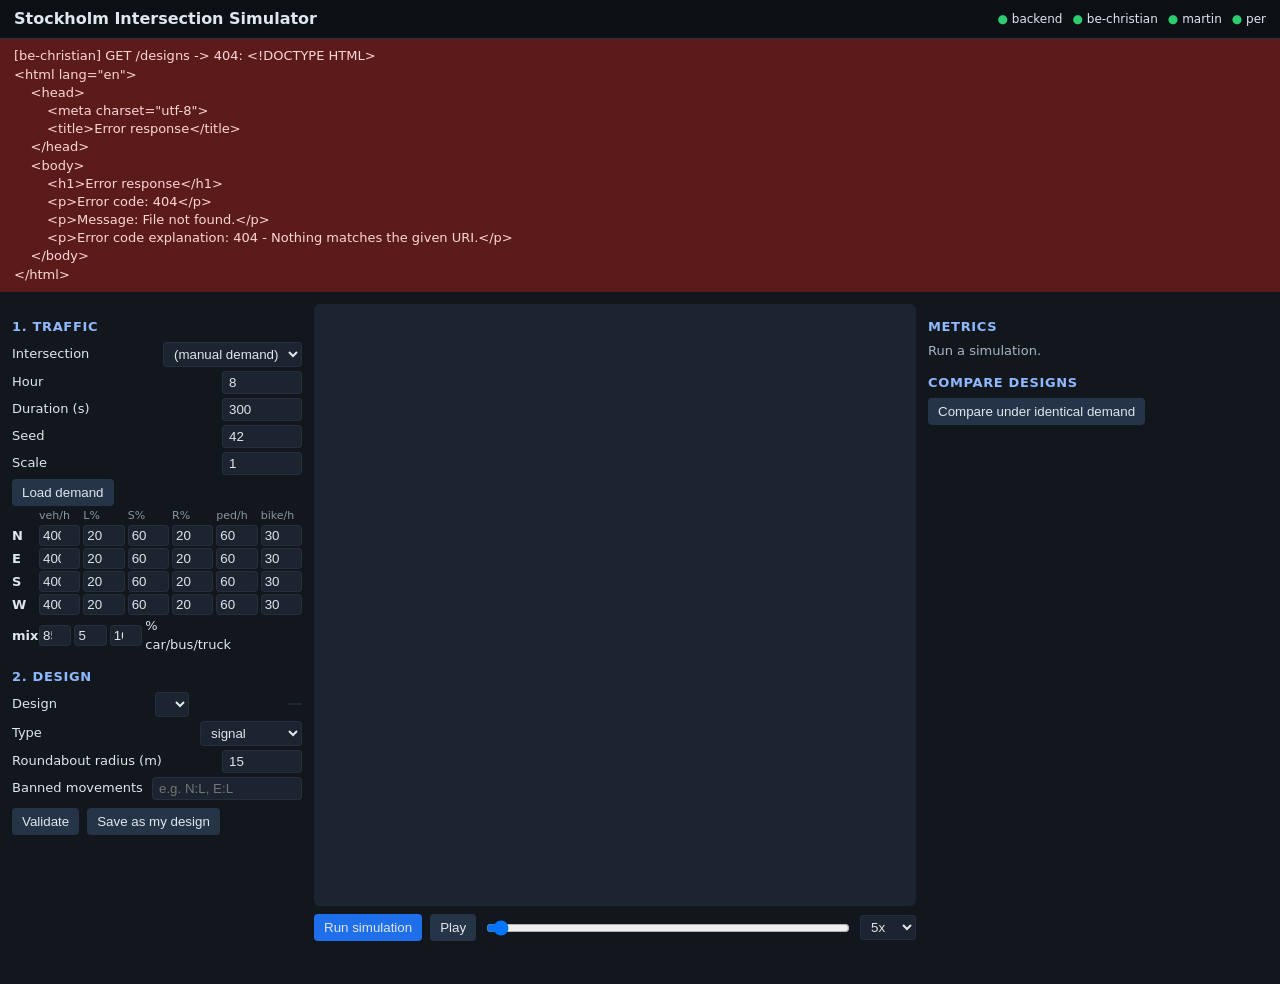
==== board/public/colony/amad/index.html @ c00c8c2b "Merge remote-tracking branch 'origin/main' into team/be-christian" ====
<!doctype html>
<html lang="en">
<head>
<meta charset="utf-8">
<meta name="viewport" content="width=device-width, initial-scale=1">
<title>amad: Stockholm Intersection Simulator</title>
<link rel="stylesheet" href="style.css">
</head>
<body>
<header>
  <h1>Stockholm Intersection Simulator</h1>
  <div id="modules"></div>
</header>
<div id="error" hidden></div>
<main>
  <section id="left">
    <h2>1. Traffic</h2>
    <label>Intersection <select id="intersection"></select></label>
    <label>Hour <input id="hour" type="number" min="0" max="23" value="8"></label>
    <label>Duration (s) <input id="duration" type="number" min="60" max="3600" value="300"></label>
    <label>Seed <input id="seed" type="number" value="42"></label>
    <label>Scale <input id="scale" type="number" step="0.1" min="0.1" value="1"></label>
    <button id="loadDemand">Load demand</button>
    <div id="demand"></div>

    <h2>2. Design</h2>
    <label>Design <select id="design"></select> <span id="origin" class="badge"></span></label>
    <label>Type
      <select id="dtype"><option>signal</option><option>roundabout</option><option>priority</option></select>
    </label>
    <label>Roundabout radius (m) <input id="radius" type="number" min="8" max="50" value="15"></label>
    <div id="lanes"></div>
    <label>Banned movements <input id="banned" placeholder="e.g. N:L, E:L"></label>
    <div class="row">
      <button id="validate">Validate</button>
      <button id="save">Save as my design</button>
    </div>
    <div id="dmsg" class="msg"></div>
  </section>

  <section id="center">
    <canvas id="cv" width="760" height="760"></canvas>
    <div class="controls">
      <button id="run" class="primary">Run simulation</button>
      <button id="play">Play</button>
      <input id="scrub" type="range" min="0" max="0" step="1" value="0">
      <select id="speed"><option value="1">1x</option><option value="2">2x</option><option value="5" selected>5x</option><option value="10">10x</option></select>
    </div>
    <div id="status" class="msg"></div>
  </section>

  <section id="right">
    <h2>Metrics</h2>
    <div id="metrics" class="msg">Run a simulation.</div>
    <h2>Compare designs</h2>
    <div id="compareList"></div>
    <button id="compare">Compare under identical demand</button>
    <div id="compareOut"></div>
  </section>
</main>
<script type="module" src="app.js"></script>
</body>
</html>
---- board/public/colony/amad/style.css ----
* { box-sizing: border-box; }
body { margin: 0; font: 13px/1.4 system-ui, sans-serif; background: #12171e; color: #dfe6ee; }
header { display: flex; justify-content: space-between; align-items: center; padding: 8px 14px; background: #0c1015; border-bottom: 1px solid #263140; }
h1 { font-size: 16px; margin: 0; }
h2 { font-size: 13px; margin: 14px 0 6px; color: #8fb8ff; text-transform: uppercase; letter-spacing: .05em; }
main { display: grid; grid-template-columns: 290px minmax(420px, 1fr) 340px; gap: 12px; padding: 12px; }
section { min-width: 0; }
label { display: flex; justify-content: space-between; align-items: center; gap: 8px; margin: 4px 0; }
input, select { background: #1c2430; color: inherit; border: 1px solid #33405166; border-radius: 4px; padding: 3px 6px; max-width: 150px; }
input[type=number] { width: 80px; }
button { background: #263447; color: inherit; border: 0; border-radius: 4px; padding: 6px 10px; cursor: pointer; }
button:hover { background: #31445c; }
button.primary { background: #1f6feb; }
.row, .controls { display: flex; gap: 8px; align-items: center; margin: 8px 0; }
.controls input[type=range] { flex: 1; max-width: none; }
canvas { width: 100%; height: auto; border-radius: 6px; background: #1b2430; display: block; }
.badge { padding: 1px 7px; border-radius: 9px; font-size: 11px; background: #33405166; }
.badge.existing { background: #1f6feb55; }
.badge.user { background: #2ea04355; }
.msg { color: #a9b6c6; min-height: 18px; margin: 4px 0; }
.msg.bad { color: #ff7b72; }
#error { background: #5b1b1b; color: #ffd6d6; padding: 8px 14px; white-space: pre-wrap; }
#modules span { margin-left: 10px; font-size: 12px; }
#modules .ok::before { content: "● "; color: #2ecc71; }
#modules .down::before { content: "● "; color: #e74c3c; }
table { border-collapse: collapse; width: 100%; margin: 6px 0; }
th, td { border-bottom: 1px solid #263140; padding: 3px 5px; text-align: right; }
th:first-child, td:first-child { text-align: left; }
td.best { background: #2ea04333; font-weight: 600; }
.armrow { display: grid; grid-template-columns: 24px repeat(6, 1fr); gap: 3px; align-items: center; margin: 2px 0; }
.armrow input { width: 100%; max-width: none; padding: 2px 3px; }
.armrow.head { color: #8a95a3; font-size: 11px; }
@media (max-width: 1100px) { main { grid-template-columns: 1fr; } }
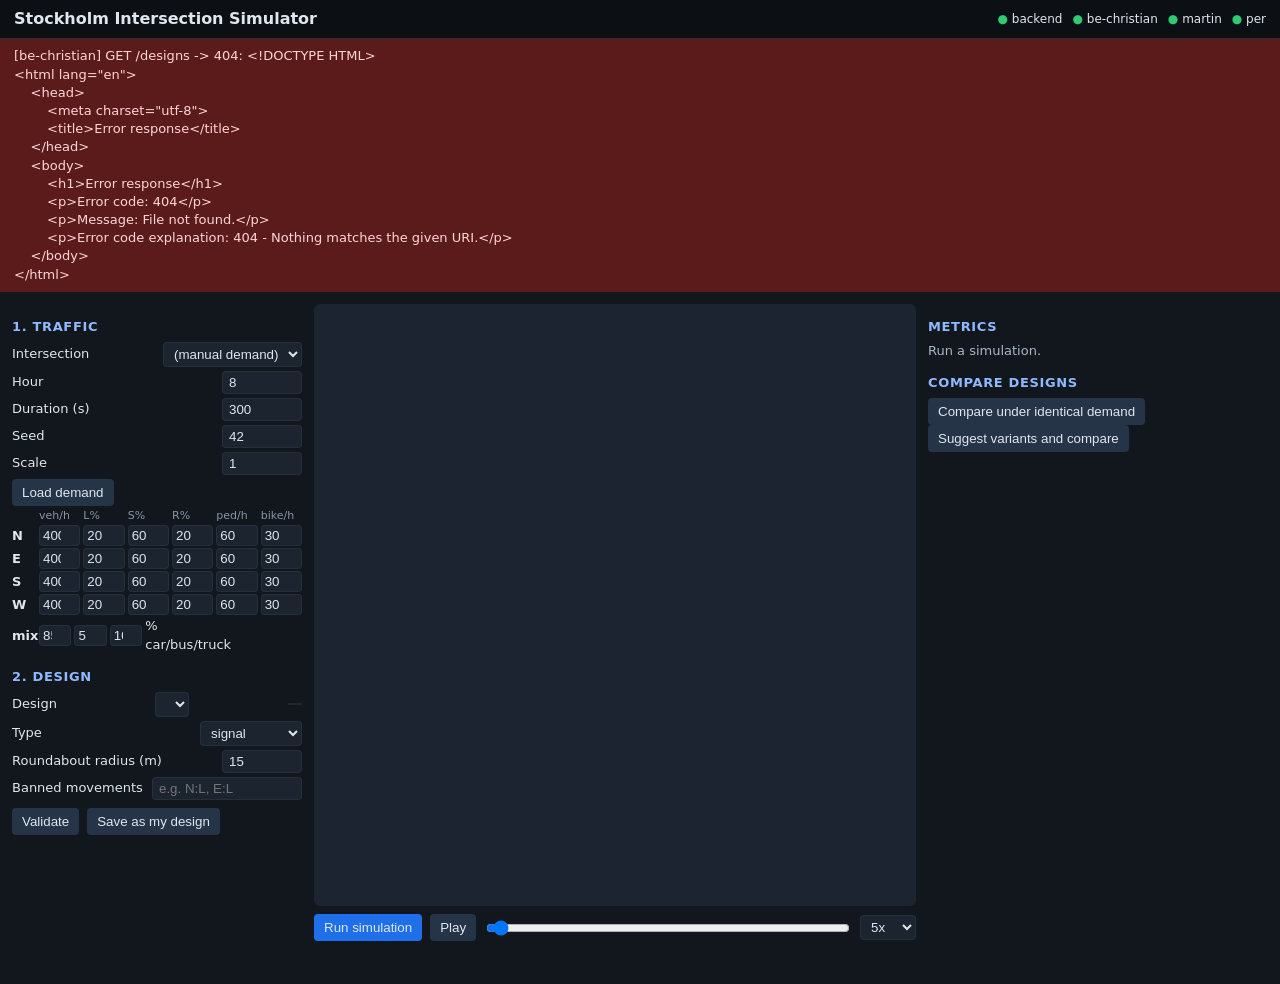
==== commit b10df5ce: "Merge remote-tracking branch 'origin/main' into team/be-christian" ====
--- a/board/public/colony/amad/index.html
+++ b/board/public/colony/amad/index.html
@@ -55,6 +55,7 @@
     <h2>Compare designs</h2>
     <div id="compareList"></div>
     <button id="compare">Compare under identical demand</button>
+    <button id="suggest">Suggest variants and compare</button>
     <div id="compareOut"></div>
   </section>
 </main>
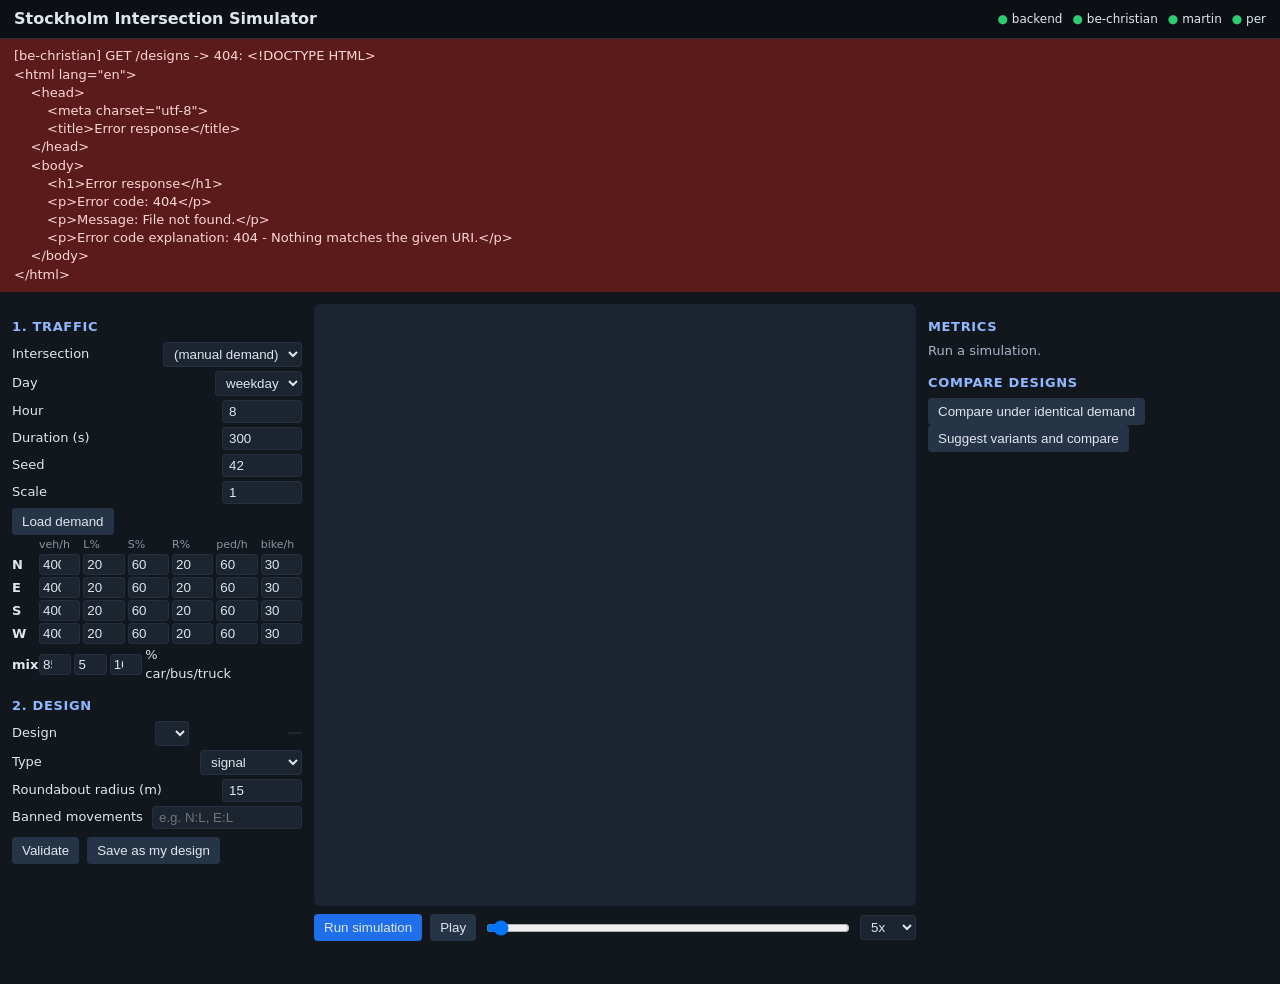
==== commit de7046be: "Merge remote-tracking branch 'origin/main' into team/backend" ====
--- a/board/public/colony/amad/index.html
+++ b/board/public/colony/amad/index.html
@@ -16,6 +16,9 @@
   <section id="left">
     <h2>1. Traffic</h2>
     <label>Intersection <select id="intersection"></select></label>
+    <label>Day
+      <select id="day"><option value="weekday">weekday</option><option value="saturday">saturday</option><option value="sunday">sunday</option></select>
+    </label>
     <label>Hour <input id="hour" type="number" min="0" max="23" value="8"></label>
     <label>Duration (s) <input id="duration" type="number" min="60" max="3600" value="300"></label>
     <label>Seed <input id="seed" type="number" value="42"></label>
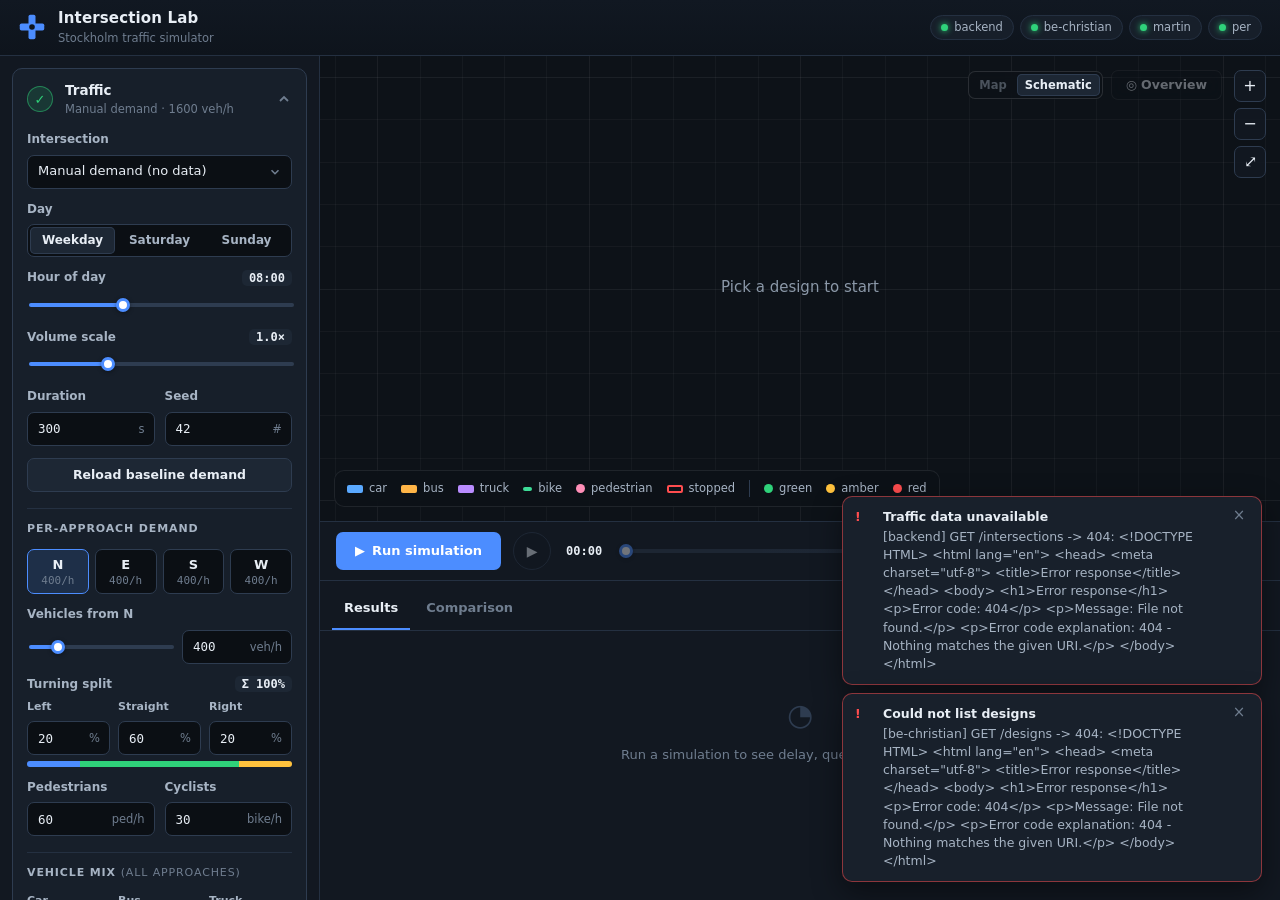
==== commit 6aa59c88: "Merge remote-tracking branch 'origin/main' into team/martin" ====
--- a/board/public/colony/amad/index.html
+++ b/board/public/colony/amad/index.html
@@ -3,65 +3,188 @@
 <head>
 <meta charset="utf-8">
 <meta name="viewport" content="width=device-width, initial-scale=1">
-<title>amad: Stockholm Intersection Simulator</title>
+<title>Intersection Lab · Stockholm</title>
 <link rel="stylesheet" href="style.css">
 </head>
 <body>
-<header>
-  <h1>Stockholm Intersection Simulator</h1>
-  <div id="modules"></div>
-</header>
-<div id="error" hidden></div>
-<main>
-  <section id="left">
-    <h2>1. Traffic</h2>
-    <label>Intersection <select id="intersection"></select></label>
-    <label>Day
-      <select id="day"><option value="weekday">weekday</option><option value="saturday">saturday</option><option value="sunday">sunday</option></select>
-    </label>
-    <label>Hour <input id="hour" type="number" min="0" max="23" value="8"></label>
-    <label>Duration (s) <input id="duration" type="number" min="60" max="3600" value="300"></label>
-    <label>Seed <input id="seed" type="number" value="42"></label>
-    <label>Scale <input id="scale" type="number" step="0.1" min="0.1" value="1"></label>
-    <button id="loadDemand">Load demand</button>
-    <div id="demand"></div>
+<div class="app">
+  <header class="topbar">
+    <div class="brand">
+      <svg class="logo" viewBox="0 0 32 32" aria-hidden="true"><rect x="12" y="2" width="8" height="28" rx="2"/><rect x="2" y="12" width="28" height="8" rx="2"/><circle cx="16" cy="16" r="3.2"/></svg>
+      <div>
+        <div class="brand-name">Intersection Lab</div>
+        <div class="brand-sub">Stockholm traffic simulator</div>
+      </div>
+    </div>
+    <div class="topbar-right">
+      <span class="kbd-hint" title="Keyboard shortcuts"><kbd>Space</kbd> play · <kbd>←</kbd><kbd>→</kbd> seek · <kbd>R</kbd> run</span>
+      <div id="modules" class="modules" aria-label="Module status"></div>
+    </div>
+  </header>
 
-    <h2>2. Design</h2>
-    <label>Design <select id="design"></select> <span id="origin" class="badge"></span></label>
-    <label>Type
-      <select id="dtype"><option>signal</option><option>roundabout</option><option>priority</option></select>
-    </label>
-    <label>Roundabout radius (m) <input id="radius" type="number" min="8" max="50" value="15"></label>
-    <div id="lanes"></div>
-    <label>Banned movements <input id="banned" placeholder="e.g. N:L, E:L"></label>
-    <div class="row">
-      <button id="validate">Validate</button>
-      <button id="save">Save as my design</button>
+  <aside class="sidebar" aria-label="Setup">
+    <!-- Step 1: traffic -->
+    <details class="step" id="stepTraffic" open>
+      <summary>
+        <span class="step-num">1</span>
+        <span class="step-head"><span class="step-title">Traffic</span><span class="step-sum" id="sumTraffic">Choose a junction and time</span></span>
+        <svg class="chev" viewBox="0 0 16 16" aria-hidden="true"><path d="M4 6l4 4 4-4"/></svg>
+      </summary>
+      <div class="step-body">
+        <label class="field">
+          <span class="field-label">Intersection</span>
+          <select id="intersection"></select>
+        </label>
+        <div class="field">
+          <span class="field-label">Day</span>
+          <div class="seg" id="day" role="radiogroup" aria-label="Day">
+            <label><input type="radio" name="day" value="weekday" checked><span>Weekday</span></label>
+            <label><input type="radio" name="day" value="saturday"><span>Saturday</span></label>
+            <label><input type="radio" name="day" value="sunday"><span>Sunday</span></label>
+          </div>
+        </div>
+        <label class="field">
+          <span class="field-label">Hour of day <output id="hourOut" class="field-val">08:00</output></span>
+          <input id="hour" type="range" min="0" max="23" step="1" value="8">
+        </label>
+        <label class="field">
+          <span class="field-label">Volume scale <output id="scaleOut" class="field-val">1.0×</output></span>
+          <input id="scale" type="range" min="0.2" max="3" step="0.1" value="1">
+        </label>
+        <div class="grid2">
+          <label class="field">
+            <span class="field-label">Duration</span>
+            <span class="input-unit"><input id="duration" type="number" min="60" max="3600" step="60" value="300"><em>s</em></span>
+          </label>
+          <label class="field">
+            <span class="field-label">Seed</span>
+            <span class="input-unit"><input id="seed" type="number" min="1" step="1" value="42"><em>#</em></span>
+          </label>
+        </div>
+        <button id="loadDemand" class="btn btn-ghost btn-block" type="button">Reload baseline demand</button>
+
+        <div class="subhead">Per-approach demand</div>
+        <div class="armtabs" id="armTabs" role="tablist" aria-label="Approach"></div>
+        <div id="demand" class="demand"></div>
+
+        <div class="subhead">Vehicle mix <span class="muted">(all approaches)</span></div>
+        <div id="mix" class="triple"></div>
+        <div id="mixHint" class="hint"></div>
+      </div>
+    </details>
+
+    <!-- Step 2: design -->
+    <details class="step" id="stepDesign" open>
+      <summary>
+        <span class="step-num">2</span>
+        <span class="step-head"><span class="step-title">Design</span><span class="step-sum" id="sumDesign">Pick a layout</span></span>
+        <svg class="chev" viewBox="0 0 16 16" aria-hidden="true"><path d="M4 6l4 4 4-4"/></svg>
+      </summary>
+      <div class="step-body">
+        <label class="field">
+          <span class="field-label">Design <span id="origin" class="badge"></span></span>
+          <select id="design"></select>
+        </label>
+        <div class="field">
+          <span class="field-label">Control type</span>
+          <div class="seg" id="dtype" role="radiogroup" aria-label="Control type">
+            <label><input type="radio" name="dtype" value="signal" checked><span>Signal</span></label>
+            <label><input type="radio" name="dtype" value="roundabout"><span>Roundabout</span></label>
+            <label><input type="radio" name="dtype" value="priority"><span>Priority</span></label>
+          </div>
+        </div>
+        <label class="field" id="radiusField">
+          <span class="field-label">Roundabout radius <output id="radiusOut" class="field-val">15 m</output></span>
+          <input id="radius" type="range" min="8" max="40" step="1" value="15">
+        </label>
+        <div id="phasesField" class="field">
+          <span class="field-label">Signal phases <span class="muted">green time</span></span>
+          <div id="phases" class="phases"></div>
+        </div>
+        <div class="field">
+          <span class="field-label">Inbound lanes <span class="muted">left→right · e.g. L,SR</span></span>
+          <div id="lanes" class="lanes"></div>
+        </div>
+        <div class="field">
+          <span class="field-label">Banned movements <span class="muted">click to ban</span></span>
+          <div id="banned" class="chips"></div>
+        </div>
+        <div class="btn-row">
+          <button id="validate" class="btn btn-ghost" type="button">Validate</button>
+          <button id="save" class="btn btn-ghost" type="button">Save as my design</button>
+        </div>
+        <div id="dmsg" class="hint"></div>
+      </div>
+    </details>
+
+    <!-- Step 3: compare -->
+    <details class="step" id="stepCompare">
+      <summary>
+        <span class="step-num">3</span>
+        <span class="step-head"><span class="step-title">Compare</span><span class="step-sum" id="sumCompare">Same demand, same seed</span></span>
+        <svg class="chev" viewBox="0 0 16 16" aria-hidden="true"><path d="M4 6l4 4 4-4"/></svg>
+      </summary>
+      <div class="step-body">
+        <div id="compareList" class="checklist"></div>
+        <div class="btn-row">
+          <button id="compare" class="btn btn-primary" type="button">Compare selected</button>
+          <button id="suggest" class="btn btn-ghost" type="button" title="Ask the design module for improved variants of the current design">✨ Suggest variants</button>
+        </div>
+      </div>
+    </details>
+  </aside>
+
+  <main class="stage">
+    <div class="canvas-wrap">
+      <div id="mapLayer" class="map-layer" hidden></div>
+      <canvas id="cv" aria-label="Intersection simulation view"></canvas>
+      <div id="markerHost" class="marker-host"></div>
+      <div class="viewbar">
+        <div class="seg seg-sm seg-glass" id="viewMode" role="radiogroup" aria-label="Background">
+          <label title="OpenStreetMap background"><input type="radio" name="viewMode" value="map"><span>Map</span></label>
+          <label title="Schematic background"><input type="radio" name="viewMode" value="schematic" checked><span>Schematic</span></label>
+        </div>
+        <button id="overview" class="btn btn-glass" type="button" title="Show all intersections on the map">◎ Overview</button>
+      </div>
+      <div id="attribution" class="attribution" hidden>© <a href="https://www.openstreetmap.org/copyright" target="_blank" rel="noopener">OpenStreetMap contributors</a></div>
+      <div class="zoom">
+        <button id="zoomIn" class="icon-btn" type="button" title="Zoom in" aria-label="Zoom in">+</button>
+        <button id="zoomOut" class="icon-btn" type="button" title="Zoom out" aria-label="Zoom out">−</button>
+        <button id="zoomFit" class="icon-btn" type="button" title="Fit (double-click canvas)" aria-label="Fit view">⤢</button>
+      </div>
+      <div class="legend" id="legend" aria-label="Legend"></div>
+      <div id="demoTag" class="demo-tag" hidden>Demo frames: simulation engine unreachable</div>
     </div>
-    <div id="dmsg" class="msg"></div>
+    <div class="playbar">
+      <button id="run" class="btn btn-primary btn-run" type="button"><span class="run-ico">▶</span> Run simulation</button>
+      <button id="play" class="icon-btn icon-lg" type="button" aria-label="Play" title="Play / pause (Space)" disabled>▶</button>
+      <span id="tNow" class="time">00:00</span>
+      <input id="scrub" type="range" min="0" max="0" step="0.1" value="0" aria-label="Timeline" disabled>
+      <span id="tEnd" class="time muted">00:00</span>
+      <div class="seg seg-sm" id="speed" role="radiogroup" aria-label="Playback speed">
+        <label><input type="radio" name="speed" value="1"><span>1×</span></label>
+        <label><input type="radio" name="speed" value="2"><span>2×</span></label>
+        <label><input type="radio" name="speed" value="5" checked><span>5×</span></label>
+        <label><input type="radio" name="speed" value="10"><span>10×</span></label>
+      </div>
+      <div id="status" class="status" role="status" aria-live="polite"></div>
+    </div>
+  </main>
+
+  <section class="results" aria-label="Results">
+    <div class="tabs" role="tablist">
+      <button class="tab active" role="tab" data-tab="metrics" aria-selected="true" type="button">Results</button>
+      <button class="tab" role="tab" data-tab="compare" aria-selected="false" type="button">Comparison</button>
+    </div>
+    <div class="tabpane" id="paneMetrics">
+      <div id="metrics"><div class="empty"><div class="empty-ico">◔</div><div>Run a simulation to see delay, queues and throughput.</div></div></div>
+    </div>
+    <div class="tabpane" id="paneCompare" hidden>
+      <div id="compareOut"><div class="empty"><div class="empty-ico">⇄</div><div>Pick two or more designs in step 3, or let the design module suggest variants.</div></div></div>
+    </div>
   </section>
-
-  <section id="center">
-    <canvas id="cv" width="760" height="760"></canvas>
-    <div class="controls">
-      <button id="run" class="primary">Run simulation</button>
-      <button id="play">Play</button>
-      <input id="scrub" type="range" min="0" max="0" step="1" value="0">
-      <select id="speed"><option value="1">1x</option><option value="2">2x</option><option value="5" selected>5x</option><option value="10">10x</option></select>
-    </div>
-    <div id="status" class="msg"></div>
-  </section>
-
-  <section id="right">
-    <h2>Metrics</h2>
-    <div id="metrics" class="msg">Run a simulation.</div>
-    <h2>Compare designs</h2>
-    <div id="compareList"></div>
-    <button id="compare">Compare under identical demand</button>
-    <button id="suggest">Suggest variants and compare</button>
-    <div id="compareOut"></div>
-  </section>
-</main>
+</div>
+<div id="toasts" class="toasts" aria-live="assertive"></div>
 <script type="module" src="app.js"></script>
 </body>
 </html>
--- a/board/public/colony/amad/style.css
+++ b/board/public/colony/amad/style.css
@@ -1,33 +1,328 @@
+:root {
+  --bg: #0b0f14; --panel: #121821; --panel-2: #171f2a; --panel-3: #1d2734;
+  --line: #243041; --line-2: #2e3c50;
+  --text: #e8eef5; --text-2: #a7b4c4; --text-3: #6f7d8f;
+  --accent: #4c8dff; --accent-2: #3a74e0; --accent-soft: rgba(76,141,255,.14);
+  --good: #2fd27a; --good-soft: rgba(47,210,122,.14); --warn: #ffc23d; --bad: #ff4d4f; --bad-soft: rgba(255,77,79,.14);
+  --existing: #4c8dff; --user: #2fd27a;
+  --r: 10px; --r-sm: 7px;
+  --sans: ui-sans-serif, system-ui, -apple-system, "Segoe UI", Roboto, sans-serif;
+  --mono: ui-monospace, SFMono-Regular, Menlo, Consolas, monospace;
+}
 * { box-sizing: border-box; }
-body { margin: 0; font: 13px/1.4 system-ui, sans-serif; background: #12171e; color: #dfe6ee; }
-header { display: flex; justify-content: space-between; align-items: center; padding: 8px 14px; background: #0c1015; border-bottom: 1px solid #263140; }
-h1 { font-size: 16px; margin: 0; }
-h2 { font-size: 13px; margin: 14px 0 6px; color: #8fb8ff; text-transform: uppercase; letter-spacing: .05em; }
-main { display: grid; grid-template-columns: 290px minmax(420px, 1fr) 340px; gap: 12px; padding: 12px; }
-section { min-width: 0; }
-label { display: flex; justify-content: space-between; align-items: center; gap: 8px; margin: 4px 0; }
-input, select { background: #1c2430; color: inherit; border: 1px solid #33405166; border-radius: 4px; padding: 3px 6px; max-width: 150px; }
-input[type=number] { width: 80px; }
-button { background: #263447; color: inherit; border: 0; border-radius: 4px; padding: 6px 10px; cursor: pointer; }
-button:hover { background: #31445c; }
-button.primary { background: #1f6feb; }
-.row, .controls { display: flex; gap: 8px; align-items: center; margin: 8px 0; }
-.controls input[type=range] { flex: 1; max-width: none; }
-canvas { width: 100%; height: auto; border-radius: 6px; background: #1b2430; display: block; }
-.badge { padding: 1px 7px; border-radius: 9px; font-size: 11px; background: #33405166; }
-.badge.existing { background: #1f6feb55; }
-.badge.user { background: #2ea04355; }
-.msg { color: #a9b6c6; min-height: 18px; margin: 4px 0; }
-.msg.bad { color: #ff7b72; }
-#error { background: #5b1b1b; color: #ffd6d6; padding: 8px 14px; white-space: pre-wrap; }
-#modules span { margin-left: 10px; font-size: 12px; }
-#modules .ok::before { content: "● "; color: #2ecc71; }
-#modules .down::before { content: "● "; color: #e74c3c; }
-table { border-collapse: collapse; width: 100%; margin: 6px 0; }
-th, td { border-bottom: 1px solid #263140; padding: 3px 5px; text-align: right; }
+html, body { height: 100%; }
+body { margin: 0; background: var(--bg); color: var(--text); font: 13px/1.45 var(--sans); -webkit-font-smoothing: antialiased; overflow: hidden; }
+button, input, select { font: inherit; color: inherit; }
+:focus-visible { outline: 2px solid var(--accent); outline-offset: 2px; }
+.muted { color: var(--text-3); font-weight: 400; }
+[hidden] { display: none !important; }
+
+/* ---------- app grid ---------- */
+.app {
+  height: 100vh; display: grid;
+  grid-template-columns: 340px minmax(0, 1fr) 380px;
+  grid-template-rows: 56px minmax(0, 1fr);
+  grid-template-areas: "top top top" "side stage results";
+}
+.topbar { grid-area: top; display: flex; align-items: center; justify-content: space-between; padding: 0 18px; border-bottom: 1px solid var(--line); background: linear-gradient(180deg, #111822, #0e141c); }
+.brand { display: flex; align-items: center; gap: 12px; }
+.logo { width: 28px; height: 28px; fill: var(--accent); }
+.logo circle { fill: #0e141c; }
+.brand-name { font-weight: 650; font-size: 15px; letter-spacing: .01em; }
+.brand-sub { color: var(--text-3); font-size: 11.5px; }
+.topbar-right { display: flex; align-items: center; gap: 18px; }
+.kbd-hint { color: var(--text-3); font-size: 11.5px; }
+kbd { font: 11px var(--mono); background: var(--panel-3); border: 1px solid var(--line-2); border-bottom-width: 2px; border-radius: 4px; padding: 0 5px; margin: 0 1px; color: var(--text-2); }
+.modules { display: flex; gap: 6px; }
+.modules span { display: inline-flex; align-items: center; gap: 6px; padding: 3px 10px; border-radius: 999px; background: var(--panel-2); border: 1px solid var(--line); font-size: 11.5px; color: var(--text-2); }
+.modules span::before { content: ""; width: 7px; height: 7px; border-radius: 50%; background: var(--text-3); }
+.modules .ok::before { background: var(--good); box-shadow: 0 0 6px var(--good); }
+.modules .down { color: #ffb3b4; border-color: rgba(255,77,79,.4); }
+.modules .down::before { background: var(--bad); box-shadow: 0 0 6px var(--bad); }
+
+/* ---------- sidebar & steps ---------- */
+.sidebar { grid-area: side; overflow-y: auto; border-right: 1px solid var(--line); background: var(--panel); padding: 12px; display: flex; flex-direction: column; gap: 10px; }
+.step { background: var(--panel-2); border: 1px solid var(--line); border-radius: var(--r); }
+.step[open] { border-color: var(--line-2); }
+.step summary { list-style: none; display: flex; align-items: center; gap: 12px; padding: 12px 14px; cursor: pointer; user-select: none; border-radius: var(--r); }
+.step summary::-webkit-details-marker { display: none; }
+.step summary:hover { background: rgba(255,255,255,.02); }
+.step-num { flex: none; width: 26px; height: 26px; border-radius: 50%; display: grid; place-items: center; font-weight: 700; font-size: 12.5px; background: var(--panel-3); border: 1px solid var(--line-2); color: var(--text-2); }
+.step.done .step-num { background: var(--good-soft); border-color: rgba(47,210,122,.5); color: var(--good); }
+.step.done .step-num::after { content: "✓"; }
+.step.done .step-num { font-size: 0; }
+.step.done .step-num::after { font-size: 13px; }
+.step-head { flex: 1; min-width: 0; display: flex; flex-direction: column; }
+.step-title { font-weight: 650; font-size: 13.5px; }
+.step-sum { color: var(--text-3); font-size: 11.5px; white-space: nowrap; overflow: hidden; text-overflow: ellipsis; }
+.chev { width: 16px; height: 16px; fill: none; stroke: var(--text-3); stroke-width: 1.8; transition: transform .15s; }
+.step[open] .chev { transform: rotate(180deg); }
+.step-body { padding: 2px 14px 14px; display: flex; flex-direction: column; gap: 12px; }
+.subhead { margin-top: 4px; padding-top: 12px; border-top: 1px solid var(--line); font-size: 11px; text-transform: uppercase; letter-spacing: .08em; color: var(--text-2); font-weight: 650; }
+
+/* ---------- fields ---------- */
+.field { display: flex; flex-direction: column; gap: 6px; min-width: 0; }
+.field-label { display: flex; align-items: center; justify-content: space-between; gap: 8px; color: var(--text-2); font-size: 12px; font-weight: 550; }
+.field-label .muted { font-size: 11px; }
+.field-val { font: 600 12px var(--mono); color: var(--text); background: var(--panel-3); padding: 1px 7px; border-radius: 5px; }
+.grid2 { display: grid; grid-template-columns: 1fr 1fr; gap: 10px; }
+select, input[type=number], input[type=text], input:not([type]) {
+  width: 100%; height: 34px; background: var(--bg); border: 1px solid var(--line-2); border-radius: var(--r-sm); padding: 0 10px; transition: border-color .12s, box-shadow .12s;
+}
+select { appearance: none; padding-right: 30px; cursor: pointer;
+  background-image: url("data:image/svg+xml,%3Csvg xmlns='http://www.w3.org/2000/svg' viewBox='0 0 16 16'%3E%3Cpath d='M4 6l4 4 4-4' fill='none' stroke='%236f7d8f' stroke-width='1.8'/%3E%3C/svg%3E");
+  background-repeat: no-repeat; background-position: right 9px center; background-size: 14px; }
+select:hover, input:hover { border-color: #3a4a61; }
+select:focus, input:focus { outline: none; border-color: var(--accent); box-shadow: 0 0 0 3px var(--accent-soft); }
+input[type=number] { font-family: var(--mono); font-size: 12.5px; -moz-appearance: textfield; }
+input[type=number]::-webkit-inner-spin-button, input[type=number]::-webkit-outer-spin-button { -webkit-appearance: none; margin: 0; }
+.input-unit { position: relative; display: block; }
+.input-unit input { padding-right: 44px; }
+.input-unit em { position: absolute; right: 10px; top: 50%; transform: translateY(-50%); font-style: normal; color: var(--text-3); font-size: 11.5px; pointer-events: none; }
+.input-unit.bad input { border-color: var(--warn); }
+
+input[type=range] { -webkit-appearance: none; appearance: none; width: 100%; height: 20px; background: transparent; cursor: pointer; }
+input[type=range]::-webkit-slider-runnable-track { height: 4px; border-radius: 4px; background: linear-gradient(90deg, var(--accent) var(--p, 0%), var(--line-2) var(--p, 0%)); }
+input[type=range]::-moz-range-track { height: 4px; border-radius: 4px; background: var(--line-2); }
+input[type=range]::-moz-range-progress { height: 4px; border-radius: 4px; background: var(--accent); }
+input[type=range]::-webkit-slider-thumb { -webkit-appearance: none; width: 14px; height: 14px; margin-top: -5px; border-radius: 50%; background: #fff; border: 3px solid var(--accent); box-shadow: 0 1px 4px rgba(0,0,0,.4); }
+input[type=range]::-moz-range-thumb { width: 10px; height: 10px; border-radius: 50%; background: #fff; border: 3px solid var(--accent); }
+input[type=range]:disabled { opacity: .4; cursor: default; }
+input[type=range]:focus { box-shadow: none; }
+
+/* segmented control (radio based, keyboard friendly) */
+.seg { display: flex; background: var(--bg); border: 1px solid var(--line-2); border-radius: var(--r-sm); padding: 2px; gap: 2px; }
+.seg label { flex: 1; position: relative; }
+.seg input { position: absolute; opacity: 0; inset: 0; margin: 0; cursor: pointer; }
+.seg span { display: block; text-align: center; padding: 5px 8px; border-radius: 5px; color: var(--text-2); font-size: 12px; font-weight: 550; white-space: nowrap; }
+.seg input:checked + span { background: var(--panel-3); color: var(--text); box-shadow: inset 0 0 0 1px var(--line-2); }
+.seg input:focus-visible + span { outline: 2px solid var(--accent); }
+.seg label:hover span { color: var(--text); }
+.seg-sm span { padding: 3px 8px; font-size: 11.5px; }
+
+/* buttons */
+.btn { height: 34px; padding: 0 14px; border-radius: var(--r-sm); border: 1px solid transparent; cursor: pointer; font-weight: 600; font-size: 12.5px; display: inline-flex; align-items: center; justify-content: center; gap: 7px; transition: background .12s, border-color .12s, transform .05s; white-space: nowrap; }
+.btn:active { transform: translateY(1px); }
+.btn:disabled { opacity: .5; cursor: progress; }
+.btn-primary { background: var(--accent); color: #fff; }
+.btn-primary:hover { background: #5d9aff; }
+.btn-ghost { background: var(--panel-3); border-color: var(--line-2); color: var(--text); }
+.btn-ghost:hover { background: #243041; border-color: #3a4a61; }
+.btn-ghost.pending { border-color: var(--accent); color: #cfe0ff; box-shadow: 0 0 0 3px var(--accent-soft); }
+.btn-block { width: 100%; }
+.btn-row { display: flex; gap: 8px; }
+.btn-row .btn { flex: 1; }
+.icon-btn { width: 32px; height: 32px; border-radius: var(--r-sm); border: 1px solid var(--line-2); background: rgba(18,24,33,.9); color: var(--text); cursor: pointer; font-size: 16px; display: grid; place-items: center; }
+.icon-btn:hover { background: var(--panel-3); }
+.icon-btn:disabled { opacity: .4; cursor: default; }
+.icon-lg { width: 38px; height: 38px; font-size: 14px; border-radius: 50%; }
+
+/* hints / badges */
+.hint { font-size: 11.5px; color: var(--text-3); min-height: 0; }
+.hint:empty { display: none; }
+.hint.warn { color: var(--warn); }
+.hint.bad { color: #ff8a8b; }
+.hint.good { color: var(--good); }
+.badge { display: inline-flex; align-items: center; padding: 1px 8px; border-radius: 999px; font-size: 10.5px; font-weight: 650; letter-spacing: .03em; text-transform: uppercase; background: var(--panel-3); color: var(--text-2); border: 1px solid var(--line-2); }
+.badge:empty { display: none; }
+.badge.existing { background: rgba(76,141,255,.14); color: #9cc1ff; border-color: rgba(76,141,255,.4); }
+.badge.user { background: var(--good-soft); color: #7fe8b0; border-color: rgba(47,210,122,.4); }
+.badge.suggested { background: rgba(185,140,255,.14); color: #d2b8ff; border-color: rgba(185,140,255,.4); }
+
+/* demand editor */
+.armtabs { display: grid; grid-template-columns: repeat(4, 1fr); gap: 6px; }
+.armtab { background: var(--bg); border: 1px solid var(--line-2); border-radius: var(--r-sm); padding: 6px 4px; cursor: pointer; text-align: center; }
+.armtab b { display: block; font-size: 13px; }
+.armtab small { display: block; color: var(--text-3); font: 11px var(--mono); }
+.armtab.active { border-color: var(--accent); background: var(--accent-soft); }
+.armtab.edited b::after { content: " •"; color: var(--warn); }
+.armtab:disabled { opacity: .35; cursor: default; }
+.demand { display: flex; flex-direction: column; gap: 12px; }
+.slider-num { display: grid; grid-template-columns: 1fr 110px; gap: 10px; align-items: center; }
+.triple { display: grid; grid-template-columns: repeat(3, 1fr); gap: 8px; }
+.triple .field-label { font-size: 11px; }
+.stackbar { display: flex; height: 6px; border-radius: 4px; overflow: hidden; background: var(--line); }
+.stackbar i { display: block; height: 100%; }
+
+/* design editor */
+.lanes { display: flex; flex-direction: column; gap: 6px; }
+.lane-row { display: grid; grid-template-columns: 22px 92px 1fr; gap: 8px; align-items: center; }
+.lane-row b { color: var(--text-2); }
+.lane-row input { height: 30px; font-family: var(--mono); text-transform: uppercase; }
+.lane-chips { display: flex; gap: 4px; flex-wrap: wrap; }
+.lane-chip { font: 600 10.5px var(--mono); padding: 2px 6px; border-radius: 4px; background: var(--panel-3); border: 1px solid var(--line-2); color: var(--text-2); }
+.lane-none { font-size: 11px; color: var(--text-3); font-style: italic; }
+.chips { display: grid; grid-template-columns: repeat(4, 1fr); gap: 4px; }
+.chip { height: 26px; border-radius: 6px; border: 1px solid var(--line-2); background: var(--bg); color: var(--text-2); cursor: pointer; font: 600 11px var(--mono); }
+.chip:hover { border-color: #3a4a61; color: var(--text); }
+.chip[aria-pressed=true] { background: var(--bad-soft); border-color: rgba(255,77,79,.6); color: #ffb3b4; text-decoration: line-through; }
+.phases { display: flex; flex-direction: column; gap: 6px; }
+.phase-row { display: grid; grid-template-columns: 1fr 96px; gap: 8px; align-items: center; background: var(--bg); border: 1px solid var(--line); border-radius: var(--r-sm); padding: 6px 6px 6px 10px; }
+.phase-row .mv { font: 11px var(--mono); color: var(--text-2); overflow: hidden; text-overflow: ellipsis; white-space: nowrap; }
+.phase-row input { height: 28px; }
+
+/* compare list */
+.checklist { display: flex; flex-direction: column; gap: 4px; max-height: 260px; overflow-y: auto; }
+.check { display: flex; align-items: center; gap: 10px; padding: 7px 10px; border-radius: var(--r-sm); border: 1px solid var(--line); background: var(--bg); cursor: pointer; }
+.check:hover { border-color: var(--line-2); }
+.check input { accent-color: var(--accent); width: 15px; height: 15px; margin: 0; }
+.check .nm { flex: 1; min-width: 0; overflow: hidden; text-overflow: ellipsis; white-space: nowrap; }
+.check:has(input:checked) { border-color: rgba(76,141,255,.55); background: var(--accent-soft); }
+
+/* ---------- stage ---------- */
+.stage { grid-area: stage; display: flex; flex-direction: column; min-width: 0; min-height: 0; background: var(--bg); }
+.canvas-wrap { position: relative; flex: 1; min-height: 0; overflow: hidden; }
+#cv { display: block; position: absolute; inset: 0; cursor: grab; touch-action: none; }
+#cv.dragging { cursor: grabbing; }
+.zoom { position: absolute; top: 14px; right: 14px; display: flex; flex-direction: column; gap: 6px; }
+.legend { position: absolute; left: 14px; bottom: 14px; display: flex; flex-wrap: wrap; gap: 6px 14px; max-width: calc(100% - 250px); padding: 9px 12px; background: rgba(13,18,24,.82); border: 1px solid rgba(255,255,255,.08); border-radius: var(--r); font-size: 11.5px; color: var(--text-2); backdrop-filter: blur(6px); }
+.legend .lg { display: inline-flex; align-items: center; gap: 6px; white-space: nowrap; }
+.legend .sw { width: 16px; height: 8px; border-radius: 2px; display: inline-block; }
+.legend .sw.bike { width: 9px; height: 4px; border-radius: 2px; }
+.legend .dot { width: 9px; height: 9px; border-radius: 50%; display: inline-block; }
+.legend .sep { width: 1px; align-self: stretch; background: var(--line-2); }
+.demo-tag { position: absolute; top: 14px; left: 50%; transform: translateX(-50%); background: rgba(255,194,61,.14); color: var(--warn); border: 1px solid rgba(255,194,61,.45); padding: 5px 12px; border-radius: 999px; font-size: 12px; font-weight: 600; }
+.playbar { flex: none; display: flex; align-items: center; gap: 12px; padding: 10px 16px; border-top: 1px solid var(--line); background: var(--panel); }
+.btn-run { height: 38px; padding: 0 18px; font-size: 13px; }
+.btn-run.busy .run-ico { display: inline-block; animation: spin 1s linear infinite; }
+@keyframes spin { to { transform: rotate(360deg); } }
+.time { font: 600 12px var(--mono); min-width: 42px; text-align: center; }
+#scrub { flex: 1; min-width: 80px; }
+.status { font-size: 11.5px; color: var(--text-3); max-width: 220px; overflow: hidden; text-overflow: ellipsis; white-space: nowrap; }
+
+/* ---------- results ---------- */
+.results { grid-area: results; border-left: 1px solid var(--line); background: var(--panel); display: flex; flex-direction: column; min-height: 0; }
+.tabs { flex: none; display: flex; gap: 4px; padding: 10px 12px 0; border-bottom: 1px solid var(--line); }
+.tab { background: none; border: 0; border-bottom: 2px solid transparent; padding: 8px 12px 10px; cursor: pointer; color: var(--text-3); font-weight: 600; }
+.tab:hover { color: var(--text-2); }
+.tab.active { color: var(--text); border-bottom-color: var(--accent); }
+.tab .count { margin-left: 6px; font-size: 10.5px; background: var(--accent-soft); color: #9cc1ff; padding: 0 6px; border-radius: 999px; }
+.tabpane { flex: 1; overflow-y: auto; padding: 14px; }
+.empty { display: flex; flex-direction: column; align-items: center; gap: 10px; text-align: center; color: var(--text-3); padding: 48px 20px; }
+.empty-ico { font-size: 30px; color: var(--line-2); }
+.sec-title { font-size: 11px; text-transform: uppercase; letter-spacing: .08em; color: var(--text-2); font-weight: 650; margin: 18px 0 8px; display: flex; justify-content: space-between; align-items: baseline; }
+.sec-title:first-child { margin-top: 0; }
+.sec-title .muted { text-transform: none; letter-spacing: 0; }
+.run-meta { display: flex; align-items: center; gap: 8px; flex-wrap: wrap; color: var(--text-3); font-size: 11.5px; margin-bottom: 12px; }
+.run-meta b { color: var(--text); font-weight: 600; }
+
+.kpis { display: grid; grid-template-columns: 1fr 1fr; gap: 8px; }
+.kpi { background: var(--panel-2); border: 1px solid var(--line); border-radius: var(--r); padding: 11px 12px; position: relative; overflow: hidden; }
+.kpi::before { content: ""; position: absolute; left: 0; top: 0; bottom: 0; width: 3px; background: var(--k, var(--accent)); }
+.kpi-label { color: var(--text-3); font-size: 11px; font-weight: 600; text-transform: uppercase; letter-spacing: .05em; }
+.kpi-val { font: 650 22px/1.2 var(--sans); margin-top: 4px; font-variant-numeric: tabular-nums; }
+.kpi-val small { font-size: 12px; font-weight: 500; color: var(--text-3); margin-left: 3px; }
+.kpi-sub { color: var(--text-3); font-size: 11px; margin-top: 2px; }
+
+.bars { display: flex; flex-direction: column; gap: 7px; }
+.bar-row { display: grid; grid-template-columns: 22px 1fr 64px; align-items: center; gap: 10px; font-size: 12px; }
+.bar-row b { color: var(--text-2); }
+.bar { height: 8px; background: var(--line); border-radius: 4px; overflow: hidden; }
+.bar i { display: block; height: 100%; border-radius: 4px; background: var(--accent); }
+.bar-row .v { text-align: right; font: 12px var(--mono); color: var(--text); }
+
+.warnings { display: flex; flex-direction: column; gap: 6px; margin-top: 12px; }
+.warn-item { font-size: 12px; color: #ffd98a; background: rgba(255,194,61,.08); border: 1px solid rgba(255,194,61,.3); border-radius: var(--r-sm); padding: 7px 10px; }
+
+details.all { margin-top: 16px; border: 1px solid var(--line); border-radius: var(--r); background: var(--panel-2); }
+details.all summary { padding: 10px 12px; cursor: pointer; color: var(--text-2); font-weight: 600; font-size: 12px; }
+details.all .tbl-wrap { max-height: 340px; overflow-y: auto; border-top: 1px solid var(--line); }
+table { border-collapse: collapse; width: 100%; font-size: 12px; }
+th, td { padding: 6px 10px; text-align: right; border-bottom: 1px solid var(--line); }
 th:first-child, td:first-child { text-align: left; }
-td.best { background: #2ea04333; font-weight: 600; }
-.armrow { display: grid; grid-template-columns: 24px repeat(6, 1fr); gap: 3px; align-items: center; margin: 2px 0; }
-.armrow input { width: 100%; max-width: none; padding: 2px 3px; }
-.armrow.head { color: #8a95a3; font-size: 11px; }
-@media (max-width: 1100px) { main { grid-template-columns: 1fr; } }
+td.num, th.num { font-family: var(--mono); font-variant-numeric: tabular-nums; }
+.all td:first-child { color: var(--text-2); }
+.all tr:hover td { background: rgba(255,255,255,.02); }
+
+/* comparison */
+.cmp-wrap { overflow-x: auto; border: 1px solid var(--line); border-radius: var(--r); background: var(--panel-2); }
+.cmp th { vertical-align: bottom; font-weight: 600; background: var(--panel-3); position: sticky; top: 0; }
+.cmp th .nm { display: block; font-size: 11.5px; max-width: 140px; white-space: normal; text-align: right; line-height: 1.25; margin-bottom: 4px; }
+.cmp th:first-child { color: var(--text-3); font-size: 11px; text-transform: uppercase; letter-spacing: .05em; }
+.cmp td { vertical-align: middle; }
+.cmp td .cv { font: 12px var(--mono); }
+.cmp td .mini { height: 4px; background: var(--line); border-radius: 3px; margin-top: 4px; overflow: hidden; }
+.cmp td .mini i { display: block; height: 100%; background: var(--text-3); border-radius: 3px; margin-left: auto; }
+.cmp td.best { background: var(--good-soft); }
+.cmp td.best .cv { color: var(--good); font-weight: 700; }
+.cmp td.best .cv::before { content: "★ "; font-size: 10px; }
+.cmp td.best .mini i { background: var(--good); }
+.cmp td .unit { color: var(--text-3); font-size: 10.5px; display: block; font-weight: 400; text-transform: none; letter-spacing: 0; }
+.winner { display: flex; gap: 10px; align-items: center; padding: 11px 12px; border-radius: var(--r); background: var(--good-soft); border: 1px solid rgba(47,210,122,.4); margin-bottom: 12px; }
+.winner .trophy { font-size: 20px; }
+.winner b { display: block; }
+.winner small { color: var(--text-2); }
+.note-card { border: 1px solid var(--line); border-radius: var(--r); padding: 10px 12px; background: var(--panel-2); margin-top: 8px; font-size: 12px; color: var(--text-2); }
+.note-card b { color: var(--text); display: flex; gap: 8px; align-items: center; margin-bottom: 3px; font-size: 12px; }
+.cmp-meta { color: var(--text-3); font-size: 11.5px; margin: 0 0 10px; }
+.progress { display: flex; flex-direction: column; gap: 6px; }
+.progress .row { display: flex; justify-content: space-between; gap: 10px; padding: 8px 10px; border: 1px solid var(--line); border-radius: var(--r-sm); background: var(--panel-2); font-size: 12px; }
+.spinner { display: inline-block; width: 12px; height: 12px; border: 2px solid var(--line-2); border-top-color: var(--accent); border-radius: 50%; animation: spin .8s linear infinite; vertical-align: -2px; }
+
+/* ---------- toasts ---------- */
+.toasts { position: fixed; right: 18px; bottom: 18px; display: flex; flex-direction: column; gap: 8px; z-index: 50; max-width: 420px; }
+.toast { display: grid; grid-template-columns: 18px 1fr 20px; gap: 10px; align-items: start; padding: 11px 12px; border-radius: var(--r); background: #18202b; border: 1px solid var(--line-2); box-shadow: 0 10px 30px rgba(0,0,0,.45); font-size: 12.5px; animation: tin .18s ease-out; }
+.toast .ti { font-weight: 700; }
+.toast.error { border-color: rgba(255,77,79,.5); }
+.toast.error .ti { color: var(--bad); }
+.toast.warn .ti { color: var(--warn); }
+.toast.ok .ti { color: var(--good); }
+.toast.info .ti { color: var(--accent); }
+.toast .tm b { display: block; margin-bottom: 2px; }
+.toast .tm span { color: var(--text-2); word-break: break-word; }
+.toast button { background: none; border: 0; color: var(--text-3); cursor: pointer; font-size: 15px; line-height: 1; padding: 0; }
+.toast button:hover { color: var(--text); }
+@keyframes tin { from { opacity: 0; transform: translateY(8px); } }
+
+/* scrollbars */
+.sidebar, .tabpane, .checklist, .tbl-wrap { scrollbar-width: thin; scrollbar-color: var(--line-2) transparent; }
+
+/* ---------- responsive ---------- */
+@media (max-width: 1280px) {
+  .app { grid-template-columns: 320px minmax(0, 1fr); grid-template-rows: 56px minmax(0, 1fr) 320px; grid-template-areas: "top top" "side stage" "side results"; }
+  .results { border-left: 0; border-top: 1px solid var(--line); }
+  .kpis { grid-template-columns: repeat(3, 1fr); }
+  .kbd-hint { display: none; }
+}
+@media (max-width: 820px) {
+  body { overflow: auto; }
+  .app { height: auto; grid-template-columns: 1fr; grid-template-rows: 56px auto 70vh auto; grid-template-areas: "top" "side" "stage" "results"; }
+  .sidebar { border-right: 0; }
+  .modules span { padding: 2px 7px; font-size: 10.5px; }
+  .brand-sub { display: none; }
+}
+
+/* ---------- OpenStreetMap layer ---------- */
+.map-layer { position: absolute; inset: 0; overflow: hidden; background: #1a2029; }
+.map-tiles { position: absolute; inset: 0; filter: brightness(.62) saturate(.55) contrast(1.05); }
+.map-tiles img { position: absolute; left: 0; top: 0; max-width: none; user-select: none; pointer-events: none; opacity: 0; transition: opacity .25s; transform-origin: 0 0; }
+.map-tiles img.in { opacity: 1; }
+.marker-host { position: absolute; inset: 0; pointer-events: none; overflow: hidden; }
+.map-markers { position: absolute; inset: 0; }
+.marker { position: absolute; left: 0; top: 0; pointer-events: auto; background: none; border: 0; padding: 0; cursor: pointer; color: var(--text); display: flex; align-items: center; gap: 6px; margin: -9px 0 0 -9px; }
+.marker .pin { width: 18px; height: 18px; border-radius: 50%; background: var(--accent); border: 3px solid #fff; box-shadow: 0 2px 8px rgba(0,0,0,.6); flex: none; }
+.marker .lbl { font-size: 11.5px; font-weight: 600; background: rgba(13,18,24,.88); border: 1px solid rgba(255,255,255,.12); padding: 2px 8px; border-radius: 999px; white-space: nowrap; }
+.marker.sel .pin { background: var(--good); transform: scale(1.2); }
+.marker.sel .lbl { border-color: rgba(47,210,122,.6); }
+.marker:hover .lbl, .marker:focus-visible .lbl { background: var(--accent); }
+.viewbar { position: absolute; top: 14px; right: 58px; display: flex; gap: 8px; align-items: center; }
+.seg-glass { background: rgba(13,18,24,.85); border-color: rgba(255,255,255,.12); backdrop-filter: blur(6px); }
+.seg input:disabled + span { opacity: .4; cursor: not-allowed; }
+.btn-glass { height: 30px; background: rgba(13,18,24,.85); border-color: rgba(255,255,255,.12); color: var(--text); backdrop-filter: blur(6px); }
+.btn-glass:hover { background: var(--panel-3); }
+.btn-glass:disabled { opacity: .4; cursor: default; }
+.attribution { position: absolute; right: 8px; bottom: 6px; font-size: 10.5px; color: #c9d3de; background: rgba(13,18,24,.75); padding: 1px 6px; border-radius: 4px; }
+.attribution a { color: #9cc1ff; }
+
+/* comparison: lettered columns + design key */
+.letter { display: inline-grid; place-items: center; width: 24px; height: 24px; border-radius: 6px; background: var(--panel-3); border: 1px solid var(--line-2); font: 700 12px var(--sans); color: var(--text); }
+.letter.win { background: var(--good-soft); border-color: rgba(47,210,122,.6); color: var(--good); }
+.cmp td:first-child { font-size: 12px; min-width: 104px; }
+.cmp td { padding: 7px 8px; }
+.dkeys { display: flex; flex-direction: column; gap: 6px; }
+.dkey { display: grid; grid-template-columns: 24px 1fr; gap: 10px; padding: 9px 10px; border: 1px solid var(--line); border-radius: var(--r); background: var(--panel-2); font-size: 12px; }
+.dkey b { font-weight: 600; }
+.dbadges { display: flex; gap: 4px; margin: 4px 0 0; }
+.rationale { color: var(--text-2); margin-top: 5px; }
+.btn-row .btn { min-width: 0; padding: 0 10px; }
+.lane-row input::placeholder { color: var(--text-3); }
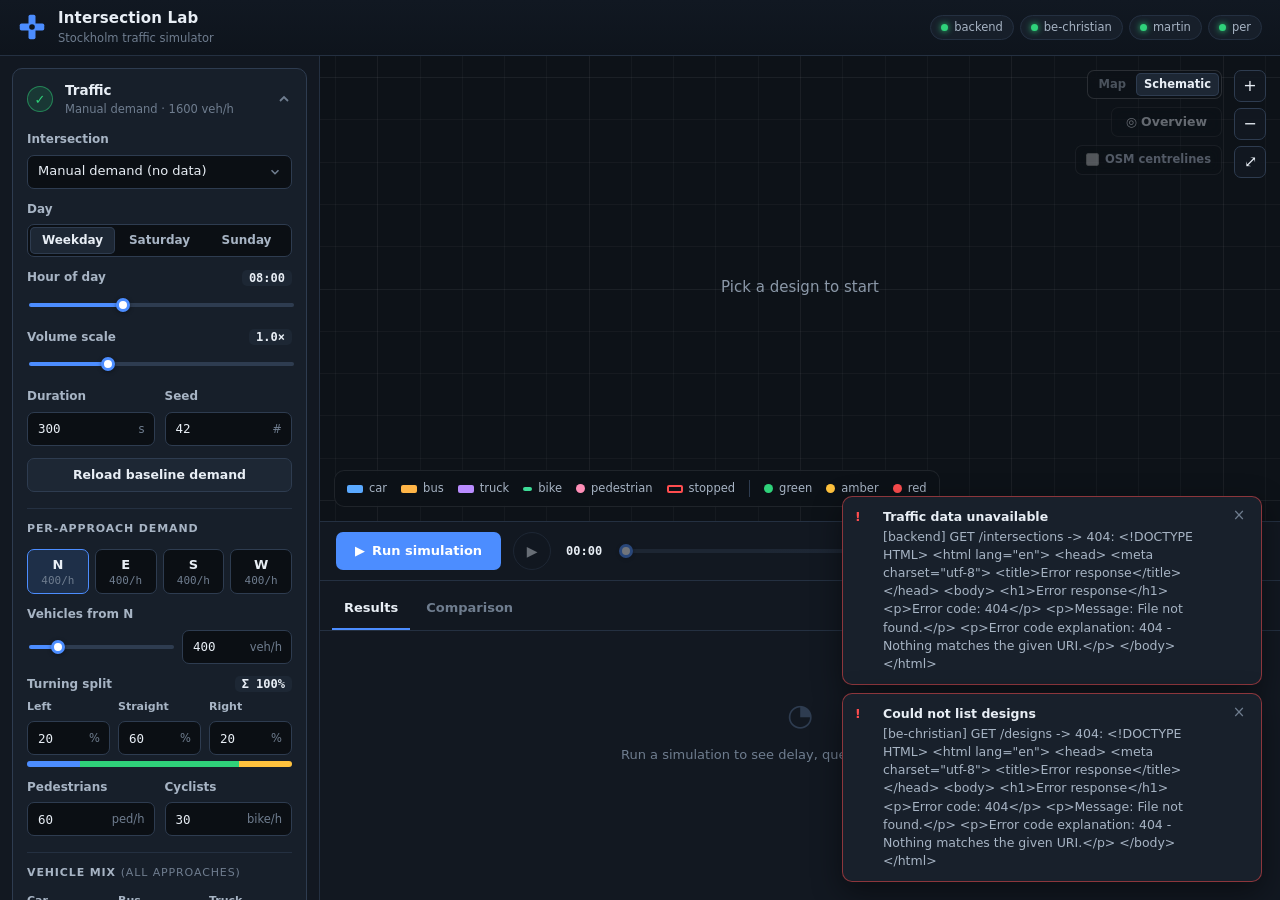
==== commit d77de95e: "Merge remote-tracking branch 'origin/main' into team/backend" ====
--- a/board/public/colony/amad/index.html
+++ b/board/public/colony/amad/index.html
@@ -145,7 +145,9 @@
           <label title="Schematic background"><input type="radio" name="viewMode" value="schematic" checked><span>Schematic</span></label>
         </div>
         <button id="overview" class="btn btn-glass" type="button" title="Show all intersections on the map">◎ Overview</button>
+        <label class="chk-glass" title="Show OSM road centrelines (debug aid)"><input type="checkbox" id="osmLines" disabled> OSM centrelines</label>
       </div>
+      <div id="alignTag" class="align-tag" hidden></div>
       <div id="attribution" class="attribution" hidden>© <a href="https://www.openstreetmap.org/copyright" target="_blank" rel="noopener">OpenStreetMap contributors</a></div>
       <div class="zoom">
         <button id="zoomIn" class="icon-btn" type="button" title="Zoom in" aria-label="Zoom in">+</button>
--- a/board/public/colony/amad/style.css
+++ b/board/public/colony/amad/style.css
@@ -305,7 +305,7 @@
 .marker.sel .pin { background: var(--good); transform: scale(1.2); }
 .marker.sel .lbl { border-color: rgba(47,210,122,.6); }
 .marker:hover .lbl, .marker:focus-visible .lbl { background: var(--accent); }
-.viewbar { position: absolute; top: 14px; right: 58px; display: flex; gap: 8px; align-items: center; }
+.viewbar { position: absolute; top: 14px; right: 58px; display: flex; flex-wrap: wrap; justify-content: flex-end; gap: 8px; align-items: center; max-width: 230px; }
 .seg-glass { background: rgba(13,18,24,.85); border-color: rgba(255,255,255,.12); backdrop-filter: blur(6px); }
 .seg input:disabled + span { opacity: .4; cursor: not-allowed; }
 .btn-glass { height: 30px; background: rgba(13,18,24,.85); border-color: rgba(255,255,255,.12); color: var(--text); backdrop-filter: blur(6px); }
@@ -326,3 +326,14 @@
 .rationale { color: var(--text-2); margin-top: 5px; }
 .btn-row .btn { min-width: 0; padding: 0 10px; }
 .lane-row input::placeholder { color: var(--text-3); }
+
+/* real-bearing alignment */
+.chk-glass { display: inline-flex; align-items: center; gap: 6px; height: 30px; padding: 0 10px; border-radius: var(--r-sm); background: rgba(13,18,24,.85); border: 1px solid rgba(255,255,255,.12); color: var(--text-2); font-size: 11.5px; font-weight: 550; cursor: pointer; backdrop-filter: blur(6px); white-space: nowrap; }
+.chk-glass:hover { color: var(--text); }
+.chk-glass input { accent-color: #00e5ff; margin: 0; }
+.chk-glass:has(input:disabled) { opacity: .45; cursor: default; }
+.align-tag { position: absolute; right: 8px; bottom: 28px; font-size: 10.5px; padding: 1px 7px; border-radius: 4px; background: rgba(13,18,24,.75); color: var(--text-2); cursor: help; }
+.align-tag.ok { color: #7fe3b0; }
+.align-tag.warp { color: #9cc1ff; }
+.align-tag.approx { color: var(--warn); }
+.align-tag.pending { color: var(--text-2); }
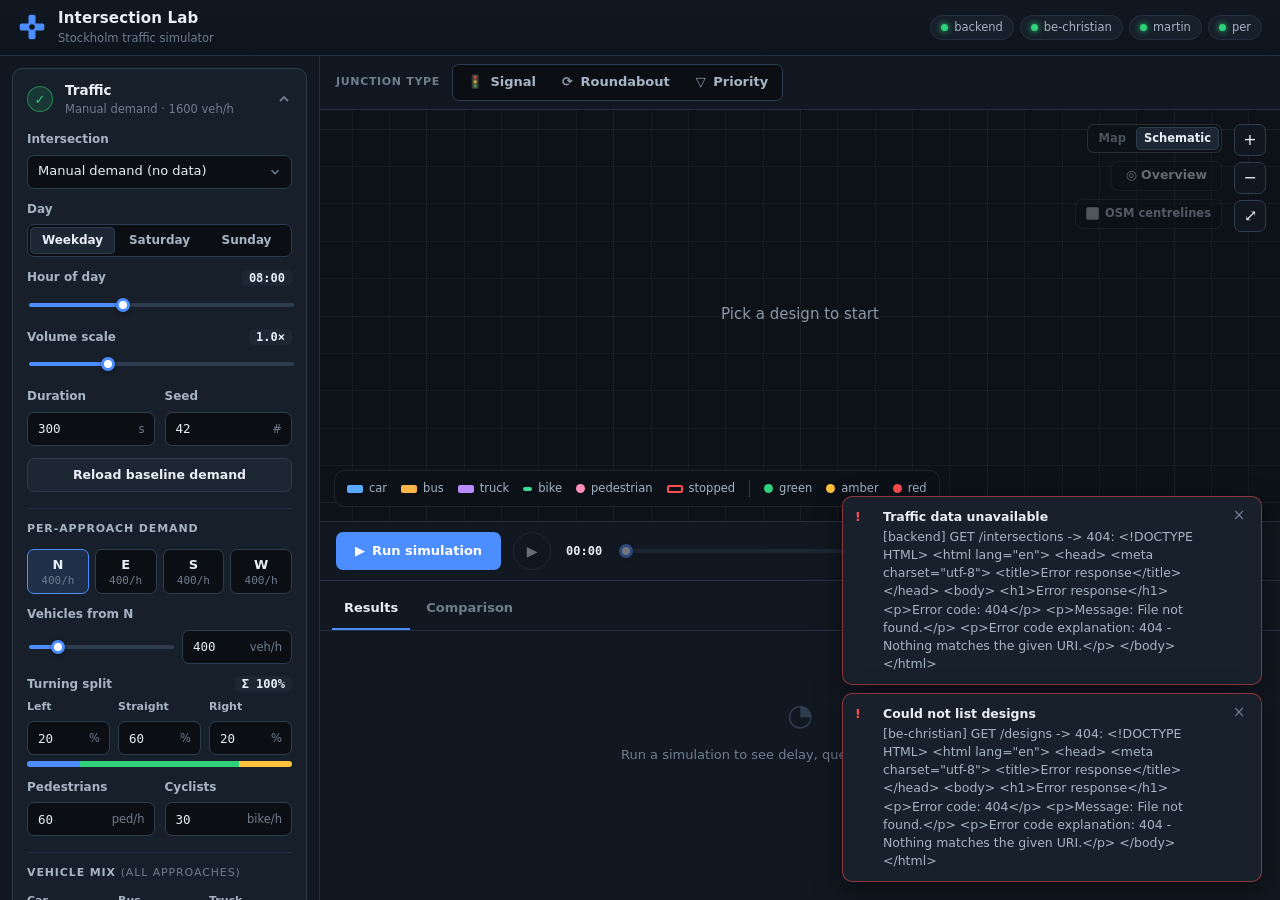
==== commit 29f0df01: "Merge remote-tracking branch 'origin/main' into team/backend" ====
--- a/board/public/colony/amad/index.html
+++ b/board/public/colony/amad/index.html
@@ -92,6 +92,7 @@
             <label><input type="radio" name="dtype" value="roundabout"><span>Roundabout</span></label>
             <label><input type="radio" name="dtype" value="priority"><span>Priority</span></label>
           </div>
+          <div class="hint">Switching asks the design module for a converted layout, runs it and compares it with the original (same demand &amp; seed).</div>
         </div>
         <label class="field" id="radiusField">
           <span class="field-label">Roundabout radius <output id="radiusOut" class="field-val">15 m</output></span>
@@ -135,6 +136,20 @@
   </aside>
 
   <main class="stage">
+    <div class="typebar" id="typebar">
+      <span class="typebar-label" id="jtypeLabel">Junction type</span>
+      <div class="seg seg-type" id="jtype" role="radiogroup" aria-labelledby="jtypeLabel">
+        <label><input type="radio" name="jtype" value="signal"><span><i class="ti-ico" aria-hidden="true">🚦</i> Signal</span></label>
+        <label><input type="radio" name="jtype" value="roundabout"><span><i class="ti-ico" aria-hidden="true">⟳</i> Roundabout</span></label>
+        <label><input type="radio" name="jtype" value="priority"><span><i class="ti-ico" aria-hidden="true">▽</i> Priority</span></label>
+      </div>
+      <div class="seg seg-sm" id="rbLanes" role="radiogroup" aria-label="Roundabout lanes" hidden>
+        <label title="Single circulating lane"><input type="radio" name="rbLanes" value="1" checked><span>1 lane</span></label>
+        <label title="Two circulating lanes (only offered for multi-lane approaches)"><input type="radio" name="rbLanes" value="2"><span>2 lanes</span></label>
+      </div>
+      <span id="typeState" class="type-state" role="status" aria-live="polite"></span>
+      <button id="typeRestore" class="btn btn-ghost btn-xs" type="button" hidden>↺ Restore original</button>
+    </div>
     <div class="canvas-wrap">
       <div id="mapLayer" class="map-layer" hidden></div>
       <canvas id="cv" aria-label="Intersection simulation view"></canvas>
--- a/board/public/colony/amad/style.css
+++ b/board/public/colony/amad/style.css
@@ -337,3 +337,34 @@
 .align-tag.warp { color: #9cc1ff; }
 .align-tag.approx { color: var(--warn); }
 .align-tag.pending { color: var(--text-2); }
+
+/* ---------- junction-type switch + before/after ---------- */
+.typebar { flex: none; display: flex; align-items: center; flex-wrap: wrap; gap: 10px 12px; padding: 8px 16px; border-bottom: 1px solid var(--line); background: var(--panel); }
+.typebar-label { color: var(--text-3); font-size: 11px; font-weight: 650; text-transform: uppercase; letter-spacing: .06em; }
+.seg-type { min-width: 330px; }
+.seg-type span { padding: 6px 12px; font-size: 13px; }
+.seg-type input:checked + span { background: var(--accent-soft); color: #cfe0ff; box-shadow: inset 0 0 0 1px rgba(76,141,255,.6); }
+.ti-ico { font-style: normal; opacity: .85; margin-right: 3px; }
+.typebar.busy .seg-type, .typebar.busy #rbLanes { opacity: .6; }
+.typebar.busy .seg input { cursor: progress; }
+.type-state { color: var(--text-2); font-size: 12px; display: inline-flex; align-items: center; gap: 6px; min-width: 0; }
+.type-state .badge { flex: none; }
+.btn-xs { height: 26px; padding: 0 10px; font-size: 12px; }
+.ba-head { display: flex; flex-wrap: wrap; align-items: center; gap: 6px; margin-bottom: 8px; font-size: 12.5px; }
+.ba-head .arrow { color: var(--text-3); }
+.ba-hero { display: grid; grid-template-columns: 1fr auto 1fr; align-items: center; gap: 8px; padding: 12px; border-radius: var(--r); background: var(--panel-2); border: 1px solid var(--line); margin: 8px 0 12px; }
+.ba-hero .lbl { color: var(--text-3); font-size: 10.5px; text-transform: uppercase; letter-spacing: .06em; font-weight: 650; }
+.ba-hero .v { font: 650 22px/1.2 var(--sans); font-variant-numeric: tabular-nums; }
+.ba-hero .v small { font-size: 12px; color: var(--text-3); font-weight: 500; margin-left: 2px; }
+.ba-hero .mid { text-align: center; }
+.ba-tbl { width: 100%; border-collapse: collapse; font-size: 12.5px; }
+.ba-tbl th { text-align: right; color: var(--text-3); font-weight: 600; font-size: 11px; padding: 4px 6px; border-bottom: 1px solid var(--line); }
+.ba-tbl th:first-child, .ba-tbl td:first-child { text-align: left; }
+.ba-tbl td { padding: 6px; border-bottom: 1px solid var(--line); text-align: right; font-variant-numeric: tabular-nums; }
+.ba-tbl td .unit { display: block; color: var(--text-3); font-size: 10.5px; }
+.delta { font-weight: 700; white-space: nowrap; }
+.delta.better { color: var(--good); }
+.delta.worse { color: var(--bad); }
+.delta.same { color: var(--text-3); font-weight: 500; }
+.sr-only { position: absolute; width: 1px; height: 1px; overflow: hidden; clip: rect(0 0 0 0); white-space: nowrap; }
+.ba-note { margin-top: 10px; padding: 8px 10px; border-radius: var(--r-sm); background: var(--accent-soft); color: #cfe0ff; font-size: 11.5px; }
